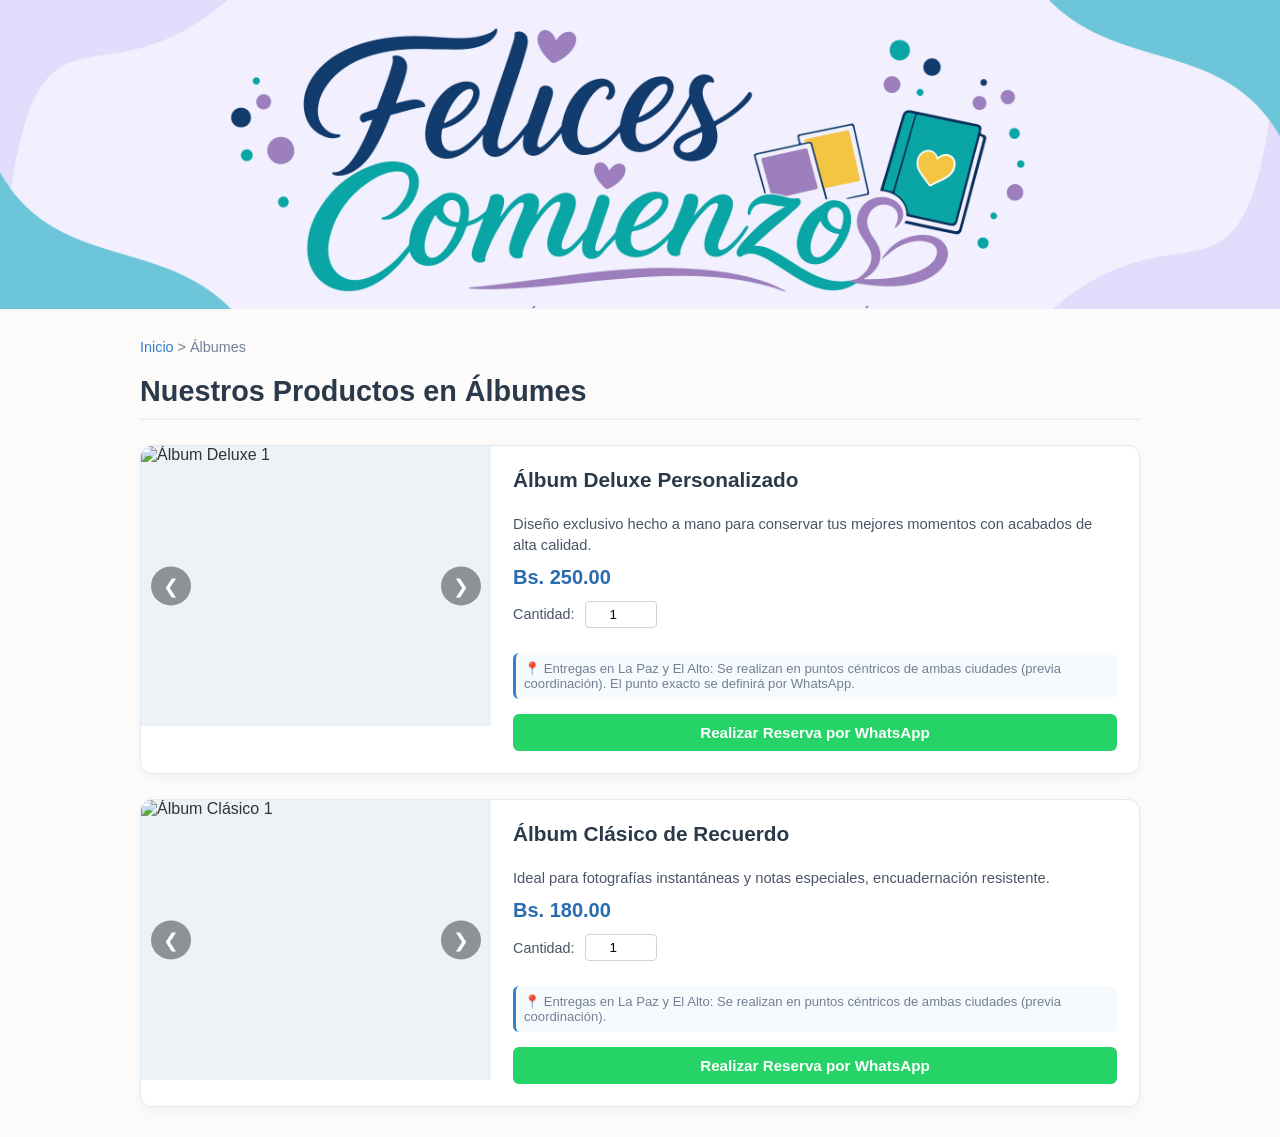
==== Albumes.html @ 346e5e4d "Actualizacion del sitio" ====
<!DOCTYPE html>
<html lang="es">
<head>
    <meta charset="UTF-8">
    <meta name="viewport" content="width=device-width, initial-scale=1.0">
    <title>Álbumes - Felices Comienzos</title>
    <link rel="stylesheet" href="style.css">
</head>
<body>

    <!-- CABECERA -->
    <header class="header-portada">
        <a href="index.html">
            <img src="img/logo-portada.jpg" alt="Felices Comienzos" class="logo-portada">
        </a>
    </header>

    <!-- CONTENIDO DE LA CATEGORÍA -->
    <main class="contenedor-categoria">
        <div class="migas-pan">
            <a href="index.html">Inicio</a> &gt; <span>Álbumes</span>
        </div>

        <h1 class="titulo-categoria">Nuestros Productos en Álbumes</h1>

        <!-- LISTADO DE PRODUCTOS -->
        <div class="lista-productos">

            <!-- PRODUCTO 1 -->
            <div class="tarjeta-producto-completa">
                
                <!-- CARRUSEL DE IMÁGENES (IZQUIERDA) -->
                <div class="carrusel-contenedor" id="carrusel1">
                    <div class="carrusel-slides">
                        <img src="img/album-deluxe-1.jpg" alt="Álbum Deluxe 1" class="slide activa">
                        <img src="img/album-deluxe-2.jpg" alt="Álbum Deluxe 2" class="slide">
                        <img src="img/album-deluxe-3.jpg" alt="Álbum Deluxe 3" class="slide">
                    </div>
                    <!-- Flechas flotantes -->
                    <button class="flecha-carrusel izq" onclick="cambiarSlide('carrusel1', -1)">&#10094;</button>
                    <button class="flecha-carrusel der" onclick="cambiarSlide('carrusel1', 1)">&#10095;</button>
                </div>

                <!-- INFORMACIÓN Y COMPRA (DERECHA) -->
                <div class="info-producto">
                    <h2>Álbum Deluxe Personalizado</h2>
                    <p class="descripcion-prod">Diseño exclusivo hecho a mano para conservar tus mejores momentos con acabados de alta calidad.</p>
                    <div class="precio-prod">Bs. 250.00</div>
                    
                    <div class="selector-cantidad">
                        <label for="cant-1">Cantidad:</label>
                        <input type="number" id="cant-1" value="1" min="1" class="input-cantidad">
                    </div>

                    <p class="aviso-entrega">📍 Entregas en La Paz y El Alto: Se realizan en puntos céntricos de ambas ciudades (previa coordinación). El punto exacto se definirá por WhatsApp.</p>

                    <!-- Botón de Reserva con enlace dinámico a WhatsApp -->
                    <button class="btn-reservar" onclick="reservarPorWhatsApp('Álbum Deluxe Personalizado', 'cant-1', 'Bs. 250.00')">
                        Realizar Reserva por WhatsApp
                    </button>
                </div>
            </div>

            <!-- PRODUCTO 2 (Puedes duplicar este bloque para más productos) -->
            <div class="tarjeta-producto-completa">
                <div class="carrusel-contenedor" id="carrusel2">
                    <div class="carrusel-slides">
                        <img src="img/album-clasico-1.jpg" alt="Álbum Clásico 1" class="slide activa">
                        <img src="img/album-clasico-2.jpg" alt="Álbum Clásico 2" class="slide">
                    </div>
                    <button class="flecha-carrusel izq" onclick="cambiarSlide('carrusel2', -1)">&#10094;</button>
                    <button class="flecha-carrusel der" onclick="cambiarSlide('carrusel2', 1)">&#10095;</button>
                </div>

                <div class="info-producto">
                    <h2>Álbum Clásico de Recuerdo</h2>
                    <p class="descripcion-prod">Ideal para fotografías instantáneas y notas especiales, encuadernación resistente.</p>
                    <div class="precio-prod">Bs. 180.00</div>
                    
                    <div class="selector-cantidad">
                        <label for="cant-2">Cantidad:</label>
                        <input type="number" id="cant-2" value="1" min="1" class="input-cantidad">
                    </div>

                    <p class="aviso-entrega">📍 Entregas en La Paz y El Alto: Se realizan en puntos céntricos de ambas ciudades (previa coordinación).</p>

                    <button class="btn-reservar" onclick="reservarPorWhatsApp('Álbum Clásico de Recuerdo', 'cant-2', 'Bs. 180.00')">
                        Realizar Reserva por WhatsApp
                    </button>
                </div>
            </div>

        </div>
    </main>

    <!-- SCRIPT PARA EL CARRUSEL Y WHATSAPP -->
    <script>
        // Función para cambiar de slide con flechas
        function cambiarSlide(idCarrusel, direccion) {
            const contenedor = document.getElementById(idCarrusel);
            const slides = contenedor.querySelectorAll('.slide');
            let indexActual = Array.from(slides).findIndex(slide => slide.classList.contains('activa'));
            
            slides[indexActual].classList.remove('activa');
            indexActual = (indexActual + direccion + slides.length) % slides.length;
            slides[indexActual].classList.add('activa');
        }

        // Automatizar carruseles cada 4 segundos
        document.addEventListener("DOMContentLoaded", function() {
            const carruseles = document.querySelectorAll('.carrusel-contenedor');
            carruseles.forEach(carrusel => {
                const id = carrusel.id;
                setInterval(() => {
                    cambiarSlide(id, 1);
                }, 4000);
            });
        });

        // Enviar pedido ordenado a WhatsApp
        function reservarPorWhatsApp(nombreProducto, idInputCantidad, precio) {
            let cantidad = document.getElementById(idInputCantidad).value;
            let numeroWsp = "59177219018";
            let mensaje = `Hola! Deseo realizar una reserva:\n\n*Producto:* ${nombreProducto}\n*Cantidad:* ${cantidad}\n*Precio unitario:* ${precio}\n\n¿Me confirman la disponibilidad y el punto de entrega por favor?`;
            let url = `https://wa.me/${numeroWsp}?text=${encodeURIComponent(mensaje)}`;
            window.open(url, '_blank');
        }
    </script>
</body>
</html>
---- style.css ----
/* --- ESTILOS GENERALES --- */
body {
    font-family: 'Segoe UI', Tahoma, Geneva, Verdana, sans-serif;
    background-color: #fcfbf9;
    color: #333;
    margin: 0;
    padding: 0;
}

/* Barra superior y buscador */
.barra-superior {
    background-color: #2b3a4a;
    padding: 12px 20px;
    display: flex;
    justify-content: center;
    align-items: center;
}

.contenedor-buscador {
    display: flex;
    width: 100%;
    max-width: 600px;
}

#buscador {
    flex: 1;
    padding: 10px 15px;
    border: none;
    border-radius: 4px 0 0 4px;
    font-size: 0.95rem;
    outline: none;
}

.btn-buscar {
    background-color: #3182ce;
    color: white;
    border: none;
    padding: 0 15px;
    border-radius: 0 4px 4px 0;
    cursor: pointer;
    font-size: 1rem;
}

.btn-buscar:hover {
    background-color: #2b6cb0;
}

/* Cabecera / Portada corregida para mostrar la imagen completa */
.header-portada {
    width: 100%;
    background-color: #fcfbf9; /* O el color de fondo de tu logo */
    text-align: center;
    overflow: hidden;
}

.logo-portada {
    width: 100%;
    height: auto;
    max-height: 350px;
    object-fit: contain; /* Esto evita que la imagen se recorte y se vea completa */
    display: block;
    margin: 0 auto;
}

/* --- DISEÑO DE DOS COLUMNAS (PÁGINA DE INICIO) --- */
.contenedor-principal-inicio {
    max-width: 1250px;
    margin: 30px auto;
    padding: 0 20px;
    display: flex;
    gap: 30px;
    align-items: flex-start;
}

/* Columna Izquierda: Tarjeta Informativa (Tienda Virtual y Puntos de Entrega) */
.sidebar-info {
    flex: 0 0 310px;
    position: sticky;
    top: 20px;
}

.tarjeta-info-tienda {
    background: #ffffff;
    border: 1px solid #e2e8f0;
    border-radius: 12px;
    padding: 20px;
    box-shadow: 0 4px 15px rgba(0,0,0,0.04);
}

.tarjeta-info-tienda h3 {
    color: #2b3a4a;
    font-size: 1.1rem;
    margin-top: 0;
    margin-bottom: 10px;
}

.tarjeta-info-tienda h4 {
    color: #3182ce;
    font-size: 0.95rem;
    margin: 15px 0 5px 0;
}

.tarjeta-info-tienda p {
    color: #4a5568;
    font-size: 0.88rem;
    line-height: 1.5;
    margin-bottom: 10px;
}

.sub-aviso {
    font-size: 0.82rem !important;
    color: #718096 !important;
    margin-bottom: 8px !important;
}

.divisor-info {
    border: none;
    border-top: 1px solid #edf2f7;
    margin: 15px 0;
}

.zona-entrega {
    margin-bottom: 10px;
}

.ciudad-tag {
    display: inline-block;
    background-color: #ebf8ff;
    color: #2b6cb0;
    font-weight: bold;
    font-size: 0.78rem;
    padding: 2px 8px;
    border-radius: 4px;
    margin-bottom: 4px;
}

.zona-entrega ul {
    margin: 0;
    padding-left: 18px;
    font-size: 0.82rem;
    color: #4a5568;
}

.zona-entrega li {
    margin-bottom: 2px;
}


/* Columna Derecha: Categorías */
.contenido-categorias {
    flex: 1;
}

.bienvenida-texto {
    text-align: center;
    background-color: #fffaf0;
    border: 1px solid #feebc8;
    color: #744210;
    padding: 12px 18px;
    border-radius: 8px;
    font-size: 0.95rem;
    margin-bottom: 25px;
    line-height: 1.4;
}

.titulo-seccion {
    text-align: center;
    color: #2b3a4a;
    font-size: 1.7rem;
    margin-bottom: 20px;
}

/* Cuadrícula de Categorías */
.cuadricula-categorias {
    display: grid;
    grid-template-columns: repeat(auto-fill, minmax(190px, 1fr));
    gap: 20px;
}

.tarjeta-categoria {
    background: white;
    border-radius: 10px;
    overflow: hidden;
    box-shadow: 0 3px 10px rgba(0,0,0,0.05);
    text-decoration: none;
    text-align: center;
    transition: transform 0.2s, box-shadow 0.2s;
    border: 1px solid #edf2f7;
    display: flex;
    flex-direction: column;
}

.tarjeta-categoria:hover {
    transform: translateY(-4px);
    box-shadow: 0 6px 15px rgba(0,0,0,0.1);
}

.tarjeta-categoria img {
    width: 100%;
    height: 140px;
    object-fit: cover;
}

.tarjeta-categoria span {
    padding: 12px 10px;
    color: #2b3a4a;
    font-weight: 600;
    font-size: 0.88rem;
}


/* --- SECCIONES INFERIORES Y FOOTER --- */
.banner-beneficios {
    background-color: #edf2f7;
    display: flex;
    justify-content: space-around;
    padding: 20px;
    margin-top: 40px;
    text-align: center;
    font-weight: 600;
    color: #2d3748;
    font-size: 0.95rem;
    flex-wrap: wrap;
    gap: 15px;
}

footer {
    text-align: center;
    padding: 20px;
    background-color: #2b3a4a;
    color: #cbd5e0;
    font-size: 0.9rem;
}


/* --- BOTÓN FLOTANTE DE WHATSAPP --- */
.whatsapp-flotante {
    position: fixed;
    width: 60px;
    height: 60px;
    bottom: 25px;
    right: 25px;
    background-color: #25d366;
    color: #FFF;
    border-radius: 50px;
    text-align: center;
    font-size: 30px;
    box-shadow: 0 4px 12px rgba(0, 0, 0, 0.25);
    z-index: 100;
    display: flex;
    justify-content: center;
    align-items: center;
    transition: transform 0.3s ease, background-color 0.3s ease;
}

.whatsapp-flotante:hover {
    transform: scale(1.1);
    background-color: #20ba5a;
}

.icono-wsp {
    width: 35px;
    height: 35px;
    fill: white;
}


/* --- RESPONSIVE PARA DISPOSITIVOS MÓVILES --- */
@media (max-width: 900px) {
    .contenedor-principal-inicio {
        flex-direction: column;
    }
    
    .sidebar-info {
        flex: none;
        width: 100%;
        position: static;
        margin-bottom: 20px;
    }
    
    .banner-beneficios {
        flex-direction: column;
        gap: 10px;
    }
}
/* Corrección para las imágenes de productos en las páginas de categorías */
.producto img, 
.tarjeta-producto img, 
.contenedor-productos img,
main img {
    max-width: 100%;
    height: auto;
    object-fit: contain;
}
.imagen-producto {
    max-width: 350px; /* O el ancho máximo que prefieras para tus fotos */
    height: auto;
    display: block;
    margin: 0 auto;
}
/* --- ESTILOS PARA LAS PÁGINAS DE CATEGORÍA Y PRODUCTOS --- */
.contenedor-categoria {
    max-width: 1000px;
    margin: 30px auto;
    padding: 0 20px;
}

.migas-pan {
    font-size: 0.9rem;
    color: #718096;
    margin-bottom: 20px;
}

.migas-pan a {
    color: #3182ce;
    text-decoration: none;
}

.titulo-categoria {
    color: #2b3a4a;
    font-size: 1.8rem;
    margin-bottom: 25px;
    border-bottom: 2px solid #edf2f7;
    padding-bottom: 10px;
}

.lista-productos {
    display: flex;
    flex-direction: column;
    gap: 25px;
}

/* Tarjeta individual de producto (Horizontal: Izquierda Carrusel / Derecha Info) */
.tarjeta-producto-completa {
    display: flex;
    background: white;
    border: 1px solid #e2e8f0;
    border-radius: 12px;
    overflow: hidden;
    box-shadow: 0 4px 12px rgba(0,0,0,0.04);
}

/* --- CARRUSEL DE IMÁGENES --- */
.carrusel-contenedor {
    position: relative;
    width: 350px;
    min-width: 350px;
    height: 280px;
    background: #edf2f7;
    overflow: hidden;
}

.carrusel-slides {
    width: 100%;
    height: 100%;
    position: relative;
}

.carrusel-slides .slide {
    position: absolute;
    top: 0;
    left: 0;
    width: 100%;
    height: 100%;
    object-fit: cover;
    opacity: 0;
    transition: opacity 0.6s ease-in-out;
}

.carrusel-slides .slide.activa {
    opacity: 1;
}

/* Flechas flotantes del carrusel */
.flecha-carrusel {
    position: absolute;
    top: 50%;
    transform: translateY(-50%);
    background-color: rgba(0, 0, 0, 0.4);
    color: white;
    border: none;
    font-size: 1.2rem;
    padding: 8px 12px;
    cursor: pointer;
    border-radius: 50%;
    z-index: 10;
    transition: background-color 0.2s;
}

.flecha-carrusel:hover {
    background-color: rgba(0, 0, 0, 0.7);
}

.flecha-carrusel.izq {
    left: 10px;
}

.flecha-carrusel.der {
    right: 10px;
}

/* --- INFORMACIÓN DEL PRODUCTO (DERECHA) --- */
.info-producto {
    padding: 22px;
    display: flex;
    flex-direction: column;
    justify-content: space-between;
    flex: 1;
}

.info-producto h2 {
    color: #2b3a4a;
    font-size: 1.3rem;
    margin: 0 0 8px 0;
}

.descripcion-prod {
    color: #4a5568;
    font-size: 0.92rem;
    line-height: 1.4;
    margin-bottom: 10px;
}

.precio-prod {
    font-size: 1.25rem;
    font-weight: bold;
    color: #2b6cb0;
    margin-bottom: 12px;
}

.selector-cantidad {
    display: flex;
    align-items: center;
    gap: 10px;
    margin-bottom: 12px;
    font-size: 0.9rem;
    color: #4a5568;
}

.input-cantidad {
    width: 60px;
    padding: 5px;
    border: 1px solid #cbd5e0;
    border-radius: 4px;
    text-align: center;
}

.aviso-entrega {
    font-size: 0.82rem;
    color: #718096;
    margin-bottom: 15px;
    background: #f7fafc;
    padding: 8px;
    border-radius: 6px;
    border-left: 3px solid #3182ce;
}

.btn-reservar {
    background-color: #25d366;
    color: white;
    border: none;
    padding: 10px 18px;
    font-size: 0.95rem;
    font-weight: 600;
    border-radius: 6px;
    cursor: pointer;
    transition: background-color 0.2s;
    text-align: center;
}

.btn-reservar:hover {
    background-color: #20ba5a;
}

/* --- RESPONSIVE PARA CELULARES --- */
@media (max-width: 768px) {
    .tarjeta-producto-completa {
        flex-direction: column;
    }
    .carrusel-contenedor {
        width: 100%;
        min-width: 100%;
        height: 250px;
    }
}
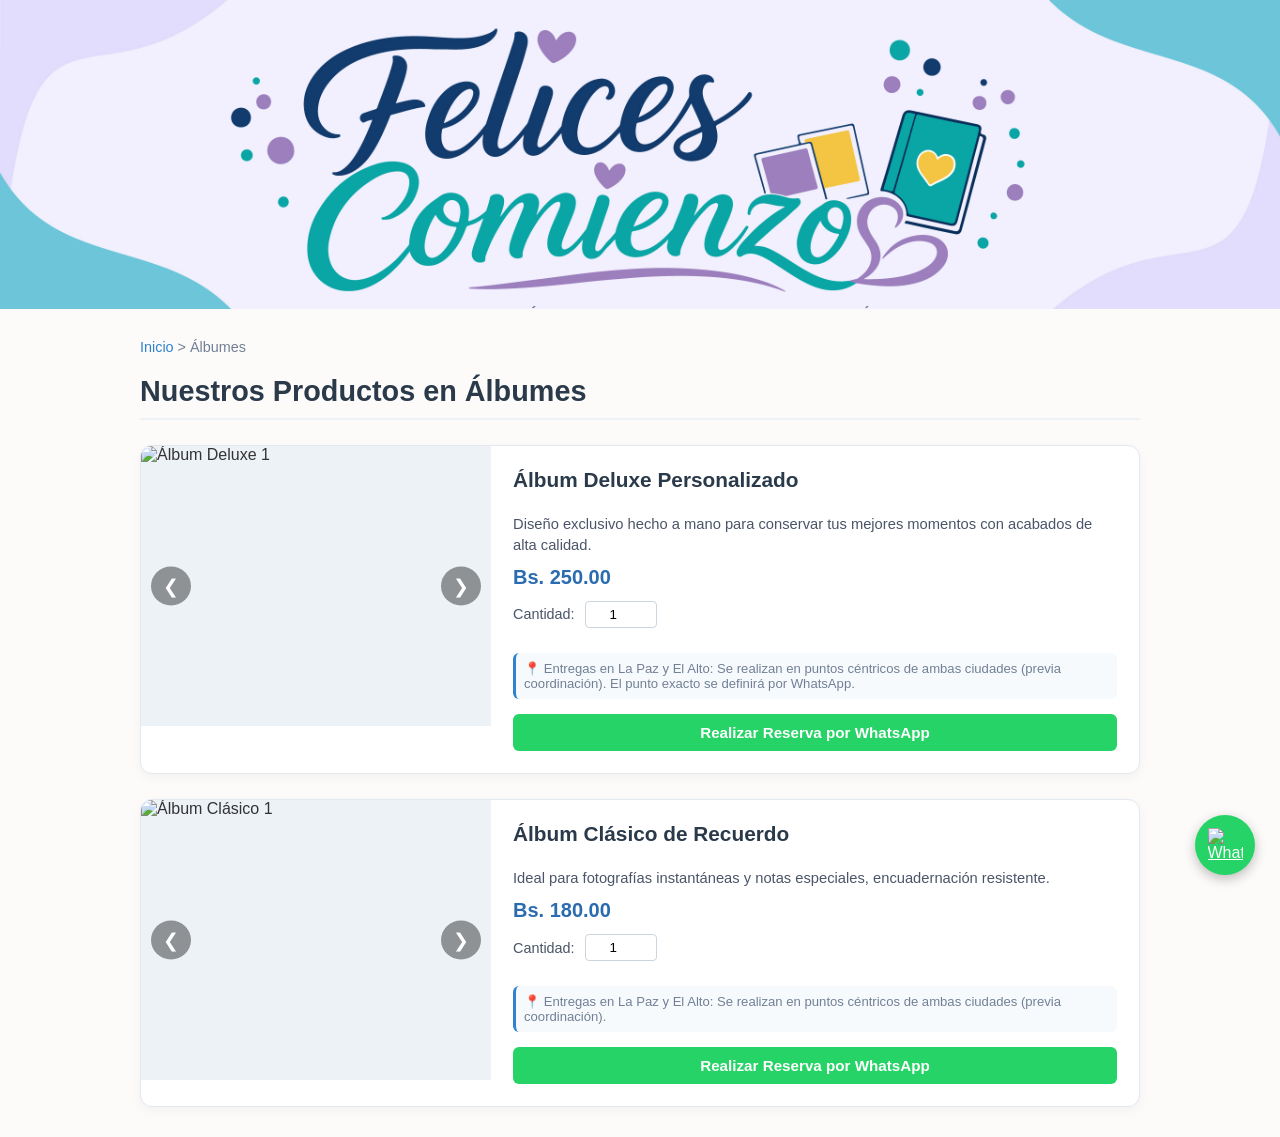
==== commit 8555c6e2: "Actualizacion del sitio" ====
--- a/Albumes.html
+++ b/Albumes.html
@@ -28,20 +28,16 @@
 
             <!-- PRODUCTO 1 -->
             <div class="tarjeta-producto-completa">
-                
-                <!-- CARRUSEL DE IMÁGENES (IZQUIERDA) -->
                 <div class="carrusel-contenedor" id="carrusel1">
                     <div class="carrusel-slides">
                         <img src="img/album-deluxe-1.jpg" alt="Álbum Deluxe 1" class="slide activa">
                         <img src="img/album-deluxe-2.jpg" alt="Álbum Deluxe 2" class="slide">
                         <img src="img/album-deluxe-3.jpg" alt="Álbum Deluxe 3" class="slide">
                     </div>
-                    <!-- Flechas flotantes -->
                     <button class="flecha-carrusel izq" onclick="cambiarSlide('carrusel1', -1)">&#10094;</button>
                     <button class="flecha-carrusel der" onclick="cambiarSlide('carrusel1', 1)">&#10095;</button>
                 </div>
 
-                <!-- INFORMACIÓN Y COMPRA (DERECHA) -->
                 <div class="info-producto">
                     <h2>Álbum Deluxe Personalizado</h2>
                     <p class="descripcion-prod">Diseño exclusivo hecho a mano para conservar tus mejores momentos con acabados de alta calidad.</p>
@@ -54,14 +50,13 @@
 
                     <p class="aviso-entrega">📍 Entregas en La Paz y El Alto: Se realizan en puntos céntricos de ambas ciudades (previa coordinación). El punto exacto se definirá por WhatsApp.</p>
 
-                    <!-- Botón de Reserva con enlace dinámico a WhatsApp -->
-                    <button class="btn-reservar" onclick="reservarPorWhatsApp('Álbum Deluxe Personalizado', 'cant-1', 'Bs. 250.00')">
+                    <button class="btn-reservar" onclick="abrirModal('Álbum Deluxe Personalizado', 'cant-1', 250.00)">
                         Realizar Reserva por WhatsApp
                     </button>
                 </div>
             </div>
 
-            <!-- PRODUCTO 2 (Puedes duplicar este bloque para más productos) -->
+            <!-- PRODUCTO 2 -->
             <div class="tarjeta-producto-completa">
                 <div class="carrusel-contenedor" id="carrusel2">
                     <div class="carrusel-slides">
@@ -84,7 +79,7 @@
 
                     <p class="aviso-entrega">📍 Entregas en La Paz y El Alto: Se realizan en puntos céntricos de ambas ciudades (previa coordinación).</p>
 
-                    <button class="btn-reservar" onclick="reservarPorWhatsApp('Álbum Clásico de Recuerdo', 'cant-2', 'Bs. 180.00')">
+                    <button class="btn-reservar" onclick="abrirModal('Álbum Clásico de Recuerdo', 'cant-2', 180.00)">
                         Realizar Reserva por WhatsApp
                     </button>
                 </div>
@@ -93,9 +88,34 @@
         </div>
     </main>
 
-    <!-- SCRIPT PARA EL CARRUSEL Y WHATSAPP -->
+    <!-- VENTANA FLOTANTE (FORMULARIO MODAL DE RESERVA) -->
+    <div id="modalReserva" class="modal-overlay" style="display: none;">
+        <div class="modal-contenido">
+            <span class="btn-cerrar" onclick="cerrarModal()">&times;</span>
+            <h3>Finalizar tu Reserva</h3>
+            
+            <div class="avisos-reserva">
+                <p>✨ <strong>Información importante:</strong> Tu pedido quedará confirmado al realizar un anticipo del <strong>50%</strong>. Al enviar tus datos, te compartiremos el código QR correspondiente de forma directa por WhatsApp.</p>
+            </div>
+
+            <div class="form-pedido">
+                <input type="text" id="nombreCliente" placeholder="Tu Nombre Completo" class="input-dato">
+                <input type="text" id="ciudadCliente" placeholder="Ciudad (Ej. La Paz, El Alto, etc.)" class="input-dato">
+                
+                <button onclick="enviarWhatsApp()" class="btn-whatsapp-enviar">
+                    Continuar y Enviar por WhatsApp
+                </button>
+            </div>
+        </div>
+    </div>
+
+    <!-- SCRIPT DE FUNCIONALIDAD -->
     <script>
-        // Función para cambiar de slide con flechas
+        let productoActual = "";
+        let precioUnitarioNum = 0;
+        let inputCantidadIdActual = "";
+
+        // Cambiar de slide con flechas
         function cambiarSlide(idCarrusel, direccion) {
             const contenedor = document.getElementById(idCarrusel);
             const slides = contenedor.querySelectorAll('.slide');
@@ -117,14 +137,49 @@
             });
         });
 
-        // Enviar pedido ordenado a WhatsApp
-        function reservarPorWhatsApp(nombreProducto, idInputCantidad, precio) {
-            let cantidad = document.getElementById(idInputCantidad).value;
+        // Abrir Modal de Datos (recibe el precio como número para calcular totales)
+        function abrirModal(nombreProducto, idInputCantidad, precioNum) {
+            productoActual = nombreProducto;
+            precioUnitarioNum = precioNum;
+            inputCantidadIdActual = idInputCantidad;
+            document.getElementById('modalReserva').style.display = 'flex';
+        }
+
+        // Cerrar Modal
+        function cerrarModal() {
+            document.getElementById('modalReserva').style.display = 'none';
+        }
+
+        // Enviar pedido optimizado por WhatsApp con cálculo de precio total
+        function enviarWhatsApp() {
+            let nombre = document.getElementById('nombreCliente').value.trim();
+            let ciudad = document.getElementById('ciudadCliente').value.trim();
+            let cantidad = parseInt(document.getElementById(inputCantidadIdActual).value) || 1;
+
+            if (nombre === "" || ciudad === "") {
+                alert("Por favor, completa tu nombre y ciudad para continuar.");
+                return;
+            }
+
+            let precioTotal = (precioUnitarioNum * cantidad).toFixed(2);
             let numeroWsp = "59177219018";
-            let mensaje = `Hola! Deseo realizar una reserva:\n\n*Producto:* ${nombreProducto}\n*Cantidad:* ${cantidad}\n*Precio unitario:* ${precio}\n\n¿Me confirman la disponibilidad y el punto de entrega por favor?`;
-            let url = `https://wa.me/${numeroWsp}?text=${encodeURIComponent(mensaje)}`;
+            let mensaje = `¡Hola! Deseo realizar la reserva de un producto:%0A%0A` +
+                          `🛍️ *Producto:* ${productoActual}%0A` +
+                          `🔢 *Cantidad:* ${cantidad}%0A` +
+                          `💰 *Precio Unitario:* Bs. ${precioUnitarioNum.toFixed(2)}%0A` +
+                          `💵 *Precio Total:* *Bs. ${precioTotal}*%0A%0A` +
+                          `👤 *Cliente:* ${nombre}%0A` +
+                          `🏙️ *Ciudad:* ${ciudad}%0A%0A` +
+                          `Quedo atento/a al código QR para el pago del anticipo a fin de coordinar los detalles de mi pedido y coordinar la entrega.`;
+
+            let url = `https://wa.me/${numeroWsp}?text=${mensaje}`;
             window.open(url, '_blank');
+            cerrarModal();
         }
     </script>
+<!-- BOTÓN FLOTANTE DE WHATSAPP -->
+<a href="https://wa.me/59177219018?text=Hola!%20Deseo%20más%20información%20sobre%20sus%20productos." class="btn-whatsapp-flotante" target="_blank" title="Contáctanos por WhatsApp">
+    <img src="img/icono-whatsapp.png" alt="WhatsApp">
+</a>
 </body>
 </html>
--- a/style.css
+++ b/style.css
@@ -482,4 +482,125 @@
         min-width: 100%;
         height: 250px;
     }
+}
+/* --- ESTILOS PARA EL MODAL DE RESERVA --- */
+.modal-overlay {
+    position: fixed;
+    top: 0;
+    left: 0;
+    width: 100%;
+    height: 100%;
+    background-color: rgba(0, 0, 0, 0.6);
+    display: flex;
+    justify-content: center;
+    align-items: center;
+    z-index: 1000;
+}
+
+.modal-contenido {
+    background: white;
+    padding: 25px;
+    border-radius: 12px;
+    width: 90%;
+    max-width: 400px;
+    position: relative;
+    box-shadow: 0 5px 20px rgba(0,0,0,0.2);
+}
+
+.btn-cerrar {
+    position: absolute;
+    top: 12px;
+    right: 15px;
+    font-size: 1.5rem;
+    cursor: pointer;
+    color: #a0aec0;
+}
+
+.btn-cerrar:hover {
+    color: #2d3748;
+}
+
+.modal-contenido h3 {
+    margin-top: 0;
+    color: #2b3a4a;
+    font-size: 1.2rem;
+    margin-bottom: 12px;
+}
+
+.avisos-reserva {
+    background: #fffaf0;
+    border-left: 3px solid #dd6b20;
+    padding: 8px;
+    font-size: 0.82rem;
+    color: #744210;
+    margin-bottom: 15px;
+    border-radius: 4px;
+}
+
+.form-pedido {
+    display: flex;
+    flex-direction: column;
+    gap: 12px;
+}
+
+.input-dato {
+    padding: 10px;
+    border: 1px solid #cbd5e0;
+    border-radius: 6px;
+    font-size: 0.9rem;
+    font-family: inherit;
+    outline: none;
+}
+
+.input-dato:focus {
+    border-color: #3182ce;
+}
+
+.input-textarea {
+    resize: vertical;
+}
+
+.btn-whatsapp-enviar {
+    background-color: #25d366;
+    color: white;
+    border: none;
+    padding: 12px;
+    font-size: 0.95rem;
+    font-weight: 600;
+    border-radius: 6px;
+    cursor: pointer;
+    transition: background-color 0.2s;
+    text-align: center;
+}
+
+.btn-whatsapp-enviar:hover {
+    background-color: #20ba5a;
+}
+/* --- BOTÓN FLOTANTE DE WHATSAPP --- */
+.btn-whatsapp-flotante {
+    position: fixed;
+    bottom: 25px;
+    right: 25px;
+    background-color: #25d366;
+    color: white;
+    width: 60px;
+    height: 60px;
+    border-radius: 50%;
+    display: flex;
+    justify-content: center;
+    align-items: center;
+    box-shadow: 0 4px 12px rgba(0, 0, 0, 0.25);
+    z-index: 999;
+    transition: transform 0.3s ease, background-color 0.3s ease;
+}
+
+.btn-whatsapp-flotante img {
+    width: 35px;
+    height: 35px;
+    object-fit: contain;
+}
+
+.btn-whatsapp-flotante:hover {
+    transform: scale(1.1);
+    background-color: #20ba5a;
 }
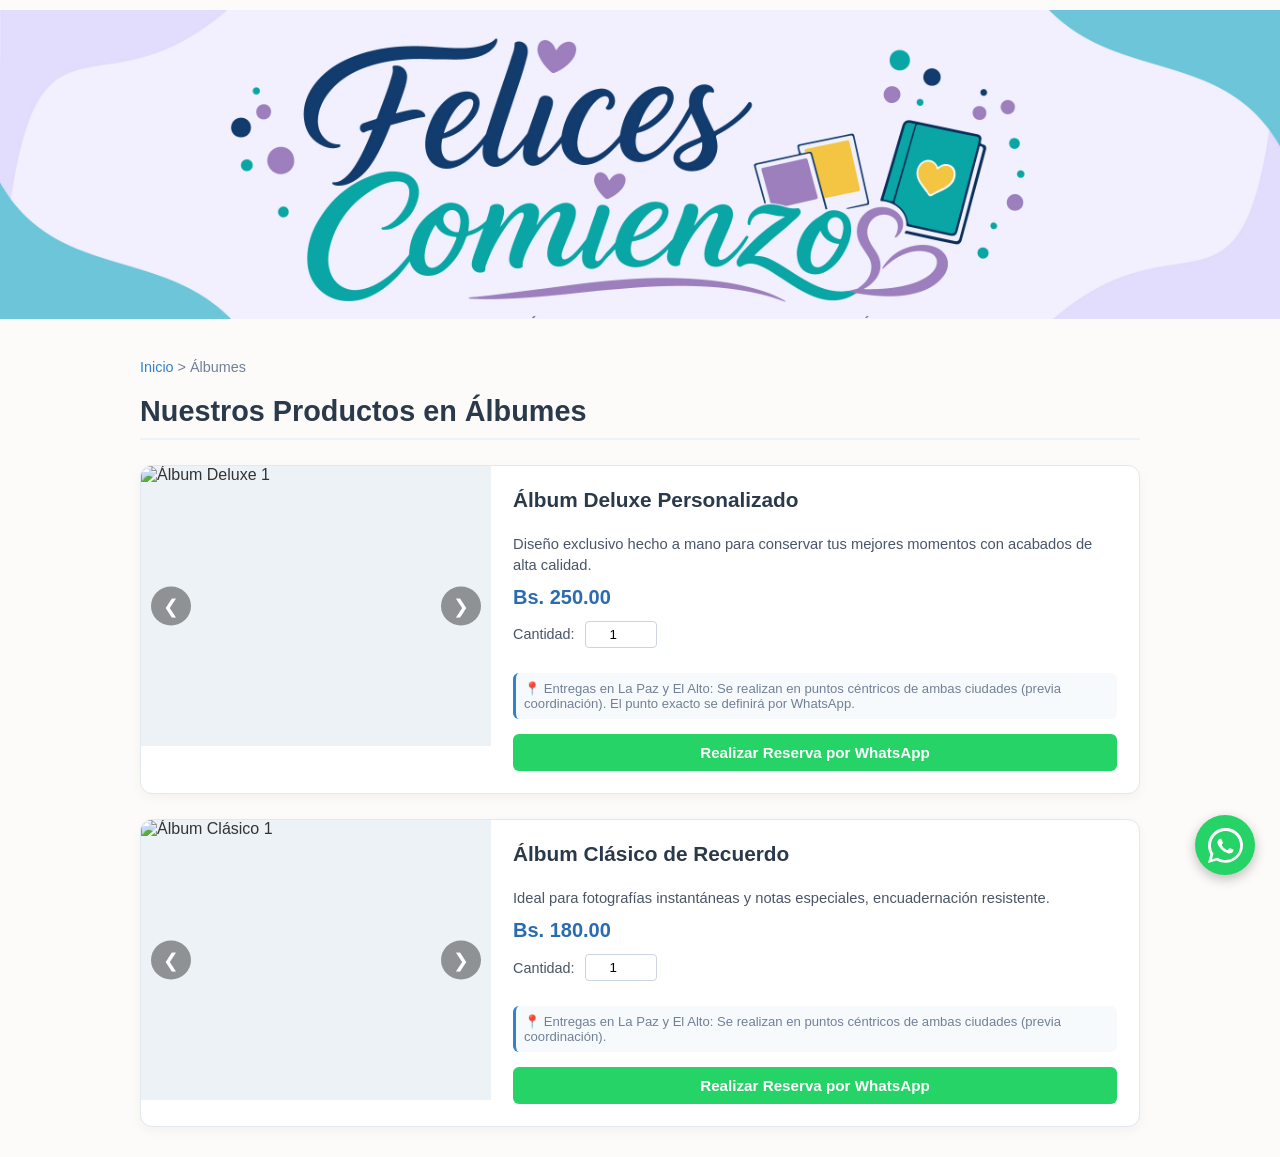
==== commit 3844b323: "Actualizacion del sitio" ====
--- a/Albumes.html
+++ b/Albumes.html
@@ -178,8 +178,9 @@
         }
     </script>
 <!-- BOTÓN FLOTANTE DE WHATSAPP -->
-<a href="https://wa.me/59177219018?text=Hola!%20Deseo%20más%20información%20sobre%20sus%20productos." class="btn-whatsapp-flotante" target="_blank" title="Contáctanos por WhatsApp">
-    <img src="img/icono-whatsapp.png" alt="WhatsApp">
-</a>
-</body>
+    <a href="https://wa.me/59177219018?text=Hola!%20Deseo%20más%20información%20sobre%20los%20productos%20de%20Felices%20Comienzos." class="whatsapp-flotante" target="_blank" title="Escríbenos por WhatsApp">
+        <svg xmlns="http://www.w3.org/2000/svg" viewBox="0 0 32 32" class="icono-wsp">
+            <path d="M16 0c-8.837 0-16 7.163-16 16 0 2.825 0.737 5.6 2.137 8.038l-2.137 7.962 7.938-2.175c2.375 1.288 5.112 2.012 8.062 2.012 8.837 0 16-7.163 16-16s-7.163-16-16-16zM16 29.338c-2.438 0-4.775-0.65-6.812-1.875l-0.488-0.3-5.062 1.388 1.388-4.938-0.313-0.5c-1.312-2.113-2-4.575-2-7.113 0-7.362 5.975-13.338 13.338-13.338s13.338 5.975 13.338 13.338-5.975 13.338-13.338 13.338zM22.75 19.588c-0.362-0.188-2.138-1.050-2.475-1.175s-0.588-0.188-0.838 0.188c-0.25 0.362-0.963 1.175-1.188 1.413s-0.438 0.263-0.8 0.075c-0.362-0.188-1.525-0.562-2.9-1.788-1.075-0.95-1.8-2.125-2.012-2.488s-0.025-0.55 0.162-0.738c0.162-0.162 0.362-0.425 0.55-0.638s0.25-0.362 0.375-0.6c0.125-0.25 0.063-0.463-0.038-0.65s-0.838-2.025-1.15-2.775c-0.3-0.738-0.612-0.638-0.838-0.65s-0.463-0.013-0.7-0.013c-0.237 0-0.625 0.088-0.95 0.438s-1.25 1.225-1.25 2.988 1.275 3.462 1.45 3.7 2.5 3.825 6.05 5.362c0.85 0.375 1.513 0.6 2.038 0.762 0.862 0.275 1.65 0.237 2.275 0.138 0.688-0.1 2.138-0.875 2.438-1.725s0.3-1.575 0.213-1.725c-0.088-0.15-0.325-0.238-0.688-0.425z" fill="#FFF"/>
+        </svg>
+    </a></body>
 </html>
--- a/style.css
+++ b/style.css
@@ -45,22 +45,24 @@
     background-color: #2b6cb0;
 }
 
-/* Cabecera / Portada corregida para mostrar la imagen completa */
+/* Cabecera / Portada (Corregida para mostrar el logo completo) */
 .header-portada {
     width: 100%;
-    background-color: #fcfbf9; /* O el color de fondo de tu logo */
+    background-color: #fcfbf9; /* Fondo neutro para el logo */
     text-align: center;
     overflow: hidden;
+    padding: 10px 0; /* Pequeño espacio alrededor */
 }
 
 .logo-portada {
     width: 100%;
     height: auto;
-    max-height: 350px;
-    object-fit: contain; /* Esto evita que la imagen se recorte y se vea completa */
+    max-height: 350px; /* Altura máxima del logo */
+    object-fit: contain; /* Muestra la imagen completa sin recortar */
     display: block;
     margin: 0 auto;
 }
+
 
 /* --- DISEÑO DE DOS COLUMNAS (PÁGINA DE INICIO) --- */
 .contenedor-principal-inicio {
@@ -72,7 +74,7 @@
     align-items: flex-start;
 }
 
-/* Columna Izquierda: Tarjeta Informativa (Tienda Virtual y Puntos de Entrega) */
+/* Columna Izquierda: Tarjeta Informativa (Tienda Virtual, Entregas, Envíos) */
 .sidebar-info {
     flex: 0 0 310px;
     position: sticky;
@@ -146,7 +148,7 @@
 }
 
 
-/* Columna Derecha: Categorías */
+/* Columna Derecha: Categorías (Página de Inicio) */
 .contenido-categorias {
     flex: 1;
 }
@@ -170,7 +172,7 @@
     margin-bottom: 20px;
 }
 
-/* Cuadrícula de Categorías */
+/* Cuadrícula de Categorías (Inicio) */
 .cuadricula-categorias {
     display: grid;
     grid-template-columns: repeat(auto-fill, minmax(190px, 1fr));
@@ -209,96 +211,7 @@
 }
 
 
-/* --- SECCIONES INFERIORES Y FOOTER --- */
-.banner-beneficios {
-    background-color: #edf2f7;
-    display: flex;
-    justify-content: space-around;
-    padding: 20px;
-    margin-top: 40px;
-    text-align: center;
-    font-weight: 600;
-    color: #2d3748;
-    font-size: 0.95rem;
-    flex-wrap: wrap;
-    gap: 15px;
-}
-
-footer {
-    text-align: center;
-    padding: 20px;
-    background-color: #2b3a4a;
-    color: #cbd5e0;
-    font-size: 0.9rem;
-}
-
-
-/* --- BOTÓN FLOTANTE DE WHATSAPP --- */
-.whatsapp-flotante {
-    position: fixed;
-    width: 60px;
-    height: 60px;
-    bottom: 25px;
-    right: 25px;
-    background-color: #25d366;
-    color: #FFF;
-    border-radius: 50px;
-    text-align: center;
-    font-size: 30px;
-    box-shadow: 0 4px 12px rgba(0, 0, 0, 0.25);
-    z-index: 100;
-    display: flex;
-    justify-content: center;
-    align-items: center;
-    transition: transform 0.3s ease, background-color 0.3s ease;
-}
-
-.whatsapp-flotante:hover {
-    transform: scale(1.1);
-    background-color: #20ba5a;
-}
-
-.icono-wsp {
-    width: 35px;
-    height: 35px;
-    fill: white;
-}
-
-
-/* --- RESPONSIVE PARA DISPOSITIVOS MÓVILES --- */
-@media (max-width: 900px) {
-    .contenedor-principal-inicio {
-        flex-direction: column;
-    }
-    
-    .sidebar-info {
-        flex: none;
-        width: 100%;
-        position: static;
-        margin-bottom: 20px;
-    }
-    
-    .banner-beneficios {
-        flex-direction: column;
-        gap: 10px;
-    }
-}
-/* Corrección para las imágenes de productos en las páginas de categorías */
-.producto img, 
-.tarjeta-producto img, 
-.contenedor-productos img,
-main img {
-    max-width: 100%;
-    height: auto;
-    object-fit: contain;
-}
-.imagen-producto {
-    max-width: 350px; /* O el ancho máximo que prefieras para tus fotos */
-    height: auto;
-    display: block;
-    margin: 0 auto;
-}
-/* --- ESTILOS PARA LAS PÁGINAS DE CATEGORÍA Y PRODUCTOS --- */
+/* --- ESTILOS PARA PÁGINAS DE CATEGORÍA Y PRODUCTOS --- */
 .contenedor-categoria {
     max-width: 1000px;
     margin: 30px auto;
@@ -330,7 +243,7 @@
     gap: 25px;
 }
 
-/* Tarjeta individual de producto (Horizontal: Izquierda Carrusel / Derecha Info) */
+/* Tarjeta individual de producto (Horizontal) */
 .tarjeta-producto-completa {
     display: flex;
     background: white;
@@ -340,7 +253,7 @@
     box-shadow: 0 4px 12px rgba(0,0,0,0.04);
 }
 
-/* --- CARRUSEL DE IMÁGENES --- */
+/* Carrusel de Imágenes (Izquierda) */
 .carrusel-contenedor {
     position: relative;
     width: 350px;
@@ -399,7 +312,7 @@
     right: 10px;
 }
 
-/* --- INFORMACIÓN DEL PRODUCTO (DERECHA) --- */
+/* Información del Producto (Derecha) */
 .info-producto {
     padding: 22px;
     display: flex;
@@ -472,18 +385,62 @@
     background-color: #20ba5a;
 }
 
-/* --- RESPONSIVE PARA CELULARES --- */
-@media (max-width: 768px) {
-    .tarjeta-producto-completa {
-        flex-direction: column;
-    }
-    .carrusel-contenedor {
-        width: 100%;
-        min-width: 100%;
-        height: 250px;
-    }
-}
-/* --- ESTILOS PARA EL MODAL DE RESERVA --- */
+
+/* --- SECCIONES INFERIORES Y FOOTER --- */
+.banner-beneficios {
+    background-color: #edf2f7;
+    display: flex;
+    justify-content: space-around;
+    padding: 20px;
+    margin-top: 40px;
+    text-align: center;
+    font-weight: 600;
+    color: #2d3748;
+    font-size: 0.95rem;
+    flex-wrap: wrap;
+    gap: 15px;
+}
+
+footer {
+    text-align: center;
+    padding: 20px;
+    background-color: #2b3a4a;
+    color: #cbd5e0;
+    font-size: 0.9rem;
+}
+
+
+/* Botón flotante de WhatsApp */
+.whatsapp-flotante {
+    position: fixed;
+    width: 60px;
+    height: 60px;
+    bottom: 25px;
+    right: 25px;
+    background-color: #25d366;
+    color: #FFF;
+    border-radius: 50px;
+    text-align: center;
+    font-size: 30px;
+    box-shadow: 0 4px 12px rgba(0, 0, 0, 0.25);
+    z-index: 100;
+    display: flex;
+    justify-content: center;
+    align-items: center;
+    transition: transform 0.3s ease, background-color 0.3s ease;
+}
+
+.whatsapp-flotante:hover {
+    transform: scale(1.1);
+    background-color: #20ba5a;
+}
+
+.icono-wsp {
+    width: 35px;
+    height: 35px;
+    fill: white;
+}
+/* --- VENTANA MODAL DE RESERVA --- */
 .modal-overlay {
     position: fixed;
     top: 0;
@@ -494,7 +451,7 @@
     display: flex;
     justify-content: center;
     align-items: center;
-    z-index: 1000;
+    z-index: 10000;
 }
 
 .modal-contenido {
@@ -544,63 +501,4 @@
 }
 
 .input-dato {
-    padding: 10px;
-    border: 1px solid #cbd5e0;
-    border-radius: 6px;
-    font-size: 0.9rem;
-    font-family: inherit;
-    outline: none;
-}
-
-.input-dato:focus {
-    border-color: #3182ce;
-}
-
-.input-textarea {
-    resize: vertical;
-}
-
-.btn-whatsapp-enviar {
-    background-color: #25d366;
-    color: white;
-    border: none;
-    padding: 12px;
-    font-size: 0.95rem;
-    font-weight: 600;
-    border-radius: 6px;
-    cursor: pointer;
-    transition: background-color 0.2s;
-    text-align: center;
-}
-
-.btn-whatsapp-enviar:hover {
-    background-color: #20ba5a;
-}
-/* --- BOTÓN FLOTANTE DE WHATSAPP --- */
-.btn-whatsapp-flotante {
-    position: fixed;
-    bottom: 25px;
-    right: 25px;
-    background-color: #25d366;
-    color: white;
-    width: 60px;
-    height: 60px;
-    border-radius: 50%;
-    display: flex;
-    justify-content: center;
-    align-items: center;
-    box-shadow: 0 4px 12px rgba(0, 0, 0, 0.25);
-    z-index: 999;
-    transition: transform 0.3s ease, background-color 0.3s ease;
-}
-
-.btn-whatsapp-flotante img {
-    width: 35px;
-    height: 35px;
-    object-fit: contain;
-}
-
-.btn-whatsapp-flotante:hover {
-    transform: scale(1.1);
-    background-color: #20ba5a;
-}+    padding:
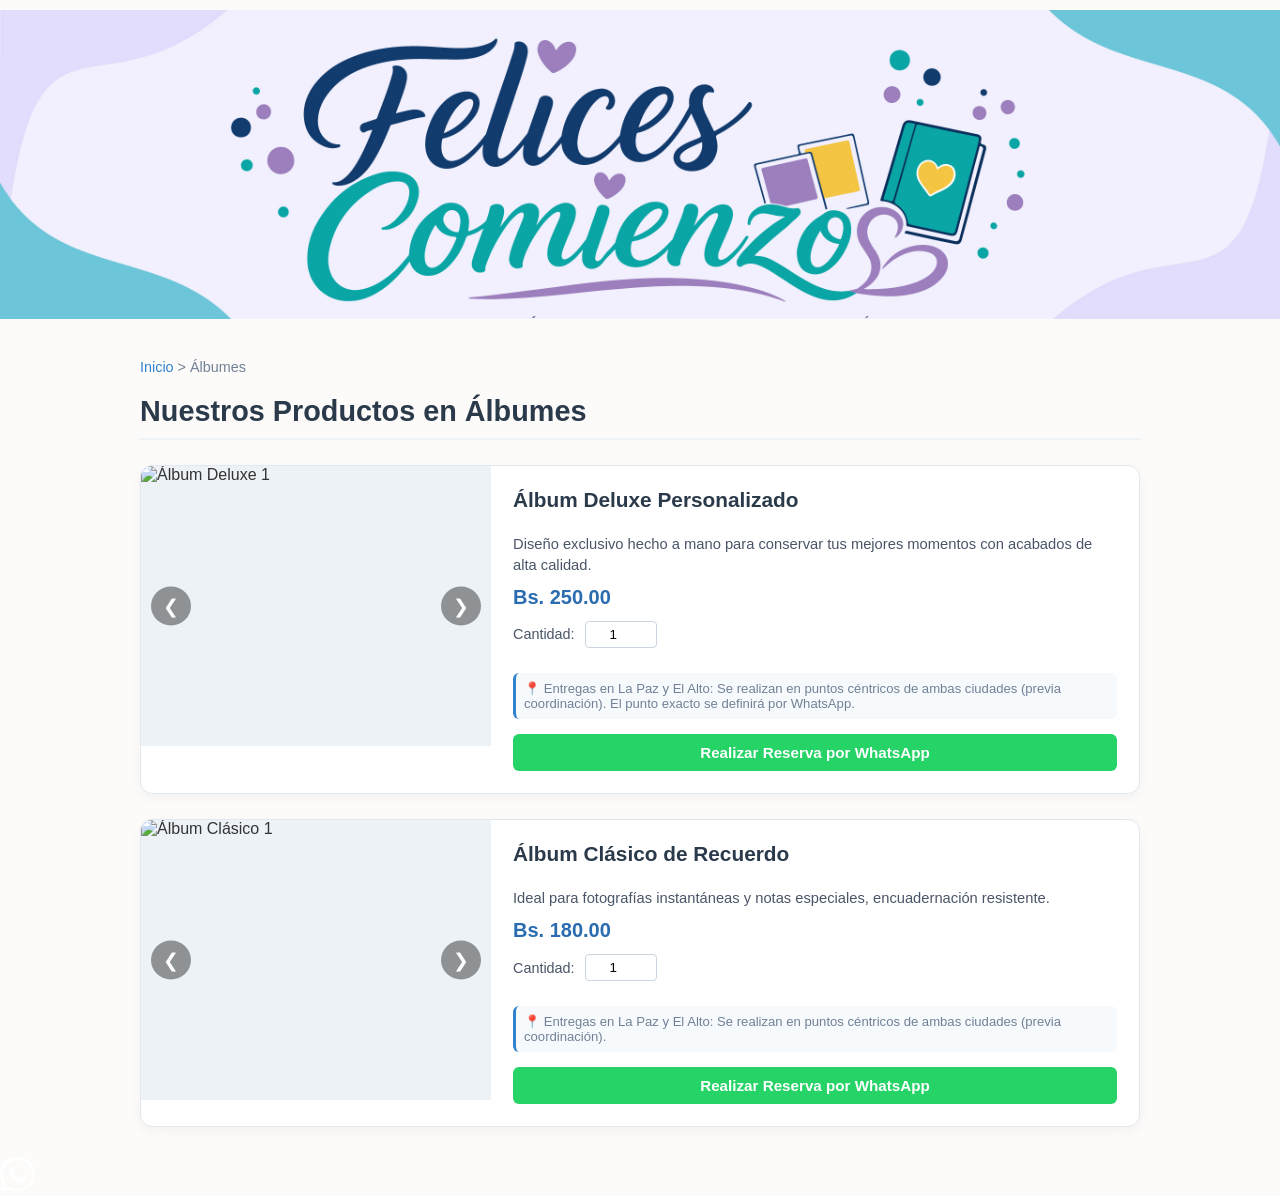
==== commit 9bce1e8b: "Actualizacion del sitio" ====
--- a/Albumes.html
+++ b/Albumes.html
@@ -17,8 +17,13 @@
 
     <!-- CONTENIDO DE LA CATEGORÍA -->
     <main class="contenedor-categoria">
-        <div class="migas-pan">
-            <a href="index.html">Inicio</a> &gt; <span>Álbumes</span>
+        <!-- BARRA DE NAVEGACIÓN DESTACADA (MIGAS DE PAN) -->
+        <div class="contenedor-navegacion">
+            <div class="migas-pan">
+                <a href="index.html">Inicio</a>
+                <span class="separador">&gt;</span>
+                <span class="pagina-actual">Álbumes</span>
+            </div>
         </div>
 
         <h1 class="titulo-categoria">Nuestros Productos en Álbumes</h1>
@@ -177,10 +182,13 @@
             cerrarModal();
         }
     </script>
-<!-- BOTÓN FLOTANTE DE WHATSAPP -->
-    <a href="https://wa.me/59177219018?text=Hola!%20Deseo%20más%20información%20sobre%20los%20productos%20de%20Felices%20Comienzos." class="whatsapp-flotante" target="_blank" title="Escríbenos por WhatsApp">
+
+    <!-- BOTÓN FLOTANTE DE WHATSAPP -->
+    <a href="https://wa.me/59177219018?text=Hola!%20Deseo%20más%20información%20sobre%20los%20productos%20de%20Felices%20Comienzos." class="btn-whatsapp-flotante" target="_blank" title="Escríbenos por WhatsApp">
         <svg xmlns="http://www.w3.org/2000/svg" viewBox="0 0 32 32" class="icono-wsp">
             <path d="M16 0c-8.837 0-16 7.163-16 16 0 2.825 0.737 5.6 2.137 8.038l-2.137 7.962 7.938-2.175c2.375 1.288 5.112 2.012 8.062 2.012 8.837 0 16-7.163 16-16s-7.163-16-16-16zM16 29.338c-2.438 0-4.775-0.65-6.812-1.875l-0.488-0.3-5.062 1.388 1.388-4.938-0.313-0.5c-1.312-2.113-2-4.575-2-7.113 0-7.362 5.975-13.338 13.338-13.338s13.338 5.975 13.338 13.338-5.975 13.338-13.338 13.338zM22.75 19.588c-0.362-0.188-2.138-1.050-2.475-1.175s-0.588-0.188-0.838 0.188c-0.25 0.362-0.963 1.175-1.188 1.413s-0.438 0.263-0.8 0.075c-0.362-0.188-1.525-0.562-2.9-1.788-1.075-0.95-1.8-2.125-2.012-2.488s-0.025-0.55 0.162-0.738c0.162-0.162 0.362-0.425 0.55-0.638s0.25-0.362 0.375-0.6c0.125-0.25 0.063-0.463-0.038-0.65s-0.838-2.025-1.15-2.775c-0.3-0.738-0.612-0.638-0.838-0.65s-0.463-0.013-0.7-0.013c-0.237 0-0.625 0.088-0.95 0.438s-1.25 1.225-1.25 2.988 1.275 3.462 1.45 3.7 2.5 3.825 6.05 5.362c0.85 0.375 1.513 0.6 2.038 0.762 0.862 0.275 1.65 0.237 2.275 0.138 0.688-0.1 2.138-0.875 2.438-1.725s0.3-1.575 0.213-1.725c-0.088-0.15-0.325-0.238-0.688-0.425z" fill="#FFF"/>
         </svg>
-    </a></body>
+    </a>
+
+</body>
 </html>
--- a/style.css
+++ b/style.css
@@ -501,4 +501,51 @@
 }
 
 .input-dato {
-    padding:+    padding:
+/* --- ESTILOS MEJORADOS PARA MIGRAS DE PAN (NAVEGACIÓN) --- */
+
+/* Contenedor principal de la barra de navegación */
+.contenedor-navegacion {
+    background-color: #f7fafc; /* Un gris muy claro de fondo */
+    border-bottom: 1px solid #e2e8f0; /* Un borde sutil abajo */
+    padding: 15px 20px;
+    margin-bottom: 30px; /* Espacio antes de los productos */
+    border-radius: 8px; /* Bordes ligeramente redondeados */
+    display: flex;
+    justify-content: flex-start;
+    align-items: center;
+}
+
+/* Estilos del texto de las migas de pan */
+.migas-pan {
+    font-size: 0.95rem;
+    font-weight: 500;
+    color: #4a5568;
+}
+
+/* Estilo para los enlaces (Inicio) */
+.migas-pan a {
+    color: #3182ce; /* Color azul corporativo */
+    text-decoration: none;
+    font-weight: 600;
+    transition: color 0.2s ease;
+}
+
+/* Efecto hover para los enlaces */
+.migas-pan a:hover {
+    color: #2b6cb0; /* Azul más oscuro al pasar el mouse */
+    text-decoration: underline;
+}
+
+/* Estilo para el separador (>) */
+.migas-pan .separador {
+    color: #a0aec0; /* Color gris suave para el símbolo > */
+    margin: 0 8px;
+    font-weight: normal;
+}
+
+/* Estilo para la página actual (Álbumes) */
+.migas-pan .pagina-actual {
+    color: #2d3748; /* Color oscuro para la página actual */
+    font-weight: bold;
+}
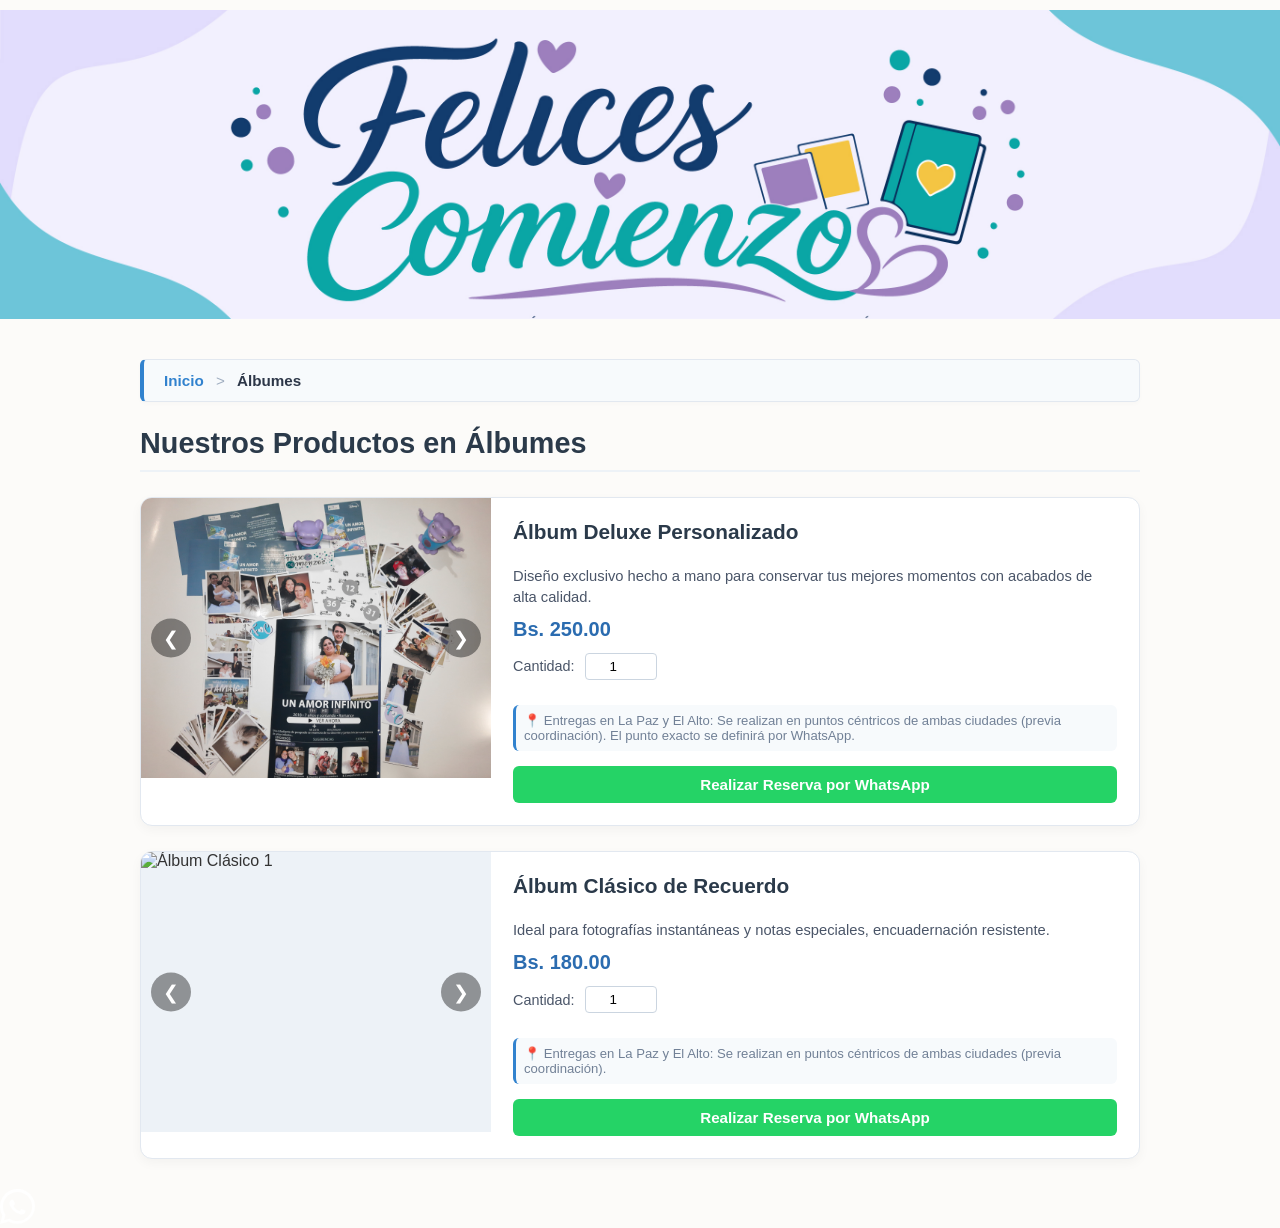
==== commit db3c8d4f: "Actualizacion del sitio" ====
--- a/Albumes.html
+++ b/Albumes.html
@@ -35,9 +35,9 @@
             <div class="tarjeta-producto-completa">
                 <div class="carrusel-contenedor" id="carrusel1">
                     <div class="carrusel-slides">
-                        <img src="img/album-deluxe-1.jpg" alt="Álbum Deluxe 1" class="slide activa">
-                        <img src="img/album-deluxe-2.jpg" alt="Álbum Deluxe 2" class="slide">
-                        <img src="img/album-deluxe-3.jpg" alt="Álbum Deluxe 3" class="slide">
+                        <img src="img/album-1.jpg" alt="Álbum Deluxe 1" class="slide activa">
+                        <img src="img/album-1.jpg" alt="Álbum Deluxe 2" class="slide">
+                        <img src="album-1.jpg" alt="Álbum Deluxe 3" class="slide">
                     </div>
                     <button class="flecha-carrusel izq" onclick="cambiarSlide('carrusel1', -1)">&#10094;</button>
                     <button class="flecha-carrusel der" onclick="cambiarSlide('carrusel1', 1)">&#10095;</button>
--- a/style.css
+++ b/style.css
@@ -45,26 +45,25 @@
     background-color: #2b6cb0;
 }
 
-/* Cabecera / Portada (Corregida para mostrar el logo completo) */
+/* Cabecera / Portada */
 .header-portada {
     width: 100%;
-    background-color: #fcfbf9; /* Fondo neutro para el logo */
+    background-color: #fcfbf9;
     text-align: center;
     overflow: hidden;
-    padding: 10px 0; /* Pequeño espacio alrededor */
+    padding: 10px 0;
 }
 
 .logo-portada {
     width: 100%;
     height: auto;
-    max-height: 350px; /* Altura máxima del logo */
-    object-fit: contain; /* Muestra la imagen completa sin recortar */
+    max-height: 350px;
+    object-fit: contain;
     display: block;
     margin: 0 auto;
 }
 
-
-/* --- DISEÑO DE DOS COLUMNAS (PÁGINA DE INICIO) --- */
+/* --- DISEÑO DE DOS COLUMNAS (INICIO) --- */
 .contenedor-principal-inicio {
     max-width: 1250px;
     margin: 30px auto;
@@ -74,7 +73,6 @@
     align-items: flex-start;
 }
 
-/* Columna Izquierda: Tarjeta Informativa (Tienda Virtual, Entregas, Envíos) */
 .sidebar-info {
     flex: 0 0 310px;
     position: sticky;
@@ -147,8 +145,6 @@
     margin-bottom: 2px;
 }
 
-
-/* Columna Derecha: Categorías (Página de Inicio) */
 .contenido-categorias {
     flex: 1;
 }
@@ -172,7 +168,7 @@
     margin-bottom: 20px;
 }
 
-/* Cuadrícula de Categorías (Inicio) */
+/* Cuadrícula de Categorías */
 .cuadricula-categorias {
     display: grid;
     grid-template-columns: repeat(auto-fill, minmax(190px, 1fr));
@@ -210,23 +206,11 @@
     font-size: 0.88rem;
 }
 
-
 /* --- ESTILOS PARA PÁGINAS DE CATEGORÍA Y PRODUCTOS --- */
 .contenedor-categoria {
     max-width: 1000px;
     margin: 30px auto;
     padding: 0 20px;
-}
-
-.migas-pan {
-    font-size: 0.9rem;
-    color: #718096;
-    margin-bottom: 20px;
-}
-
-.migas-pan a {
-    color: #3182ce;
-    text-decoration: none;
 }
 
 .titulo-categoria {
@@ -243,7 +227,6 @@
     gap: 25px;
 }
 
-/* Tarjeta individual de producto (Horizontal) */
 .tarjeta-producto-completa {
     display: flex;
     background: white;
@@ -253,7 +236,7 @@
     box-shadow: 0 4px 12px rgba(0,0,0,0.04);
 }
 
-/* Carrusel de Imágenes (Izquierda) */
+/* Carrusel de Imágenes */
 .carrusel-contenedor {
     position: relative;
     width: 350px;
@@ -284,7 +267,6 @@
     opacity: 1;
 }
 
-/* Flechas flotantes del carrusel */
 .flecha-carrusel {
     position: absolute;
     top: 50%;
@@ -312,7 +294,7 @@
     right: 10px;
 }
 
-/* Información del Producto (Derecha) */
+/* Información del Producto */
 .info-producto {
     padding: 22px;
     display: flex;
@@ -385,7 +367,6 @@
     background-color: #20ba5a;
 }
 
-
 /* --- SECCIONES INFERIORES Y FOOTER --- */
 .banner-beneficios {
     background-color: #edf2f7;
@@ -408,7 +389,6 @@
     color: #cbd5e0;
     font-size: 0.9rem;
 }
-
 
 /* Botón flotante de WhatsApp */
 .whatsapp-flotante {
@@ -440,6 +420,7 @@
     height: 35px;
     fill: white;
 }
+
 /* --- VENTANA MODAL DE RESERVA --- */
 .modal-overlay {
     position: fixed;
@@ -501,51 +482,138 @@
 }
 
 .input-dato {
-    padding:
-/* --- ESTILOS MEJORADOS PARA MIGRAS DE PAN (NAVEGACIÓN) --- */
-
-/* Contenedor principal de la barra de navegación */
+    padding: 10px;
+    border: 1px solid #cbd5e0;
+    border-radius: 6px;
+    font-size: 0.95rem;
+    outline: none;
+}
+
+.input-dato:focus {
+    border-color: #3182ce;
+}
+
+.btn-whatsapp-enviar {
+    background-color: #25d366;
+    color: white;
+    border: none;
+    padding: 12px;
+    font-size: 0.95rem;
+    font-weight: bold;
+    border-radius: 6px;
+    cursor: pointer;
+    transition: background-color 0.2s;
+    text-align: center;
+}
+
+.btn-whatsapp-enviar:hover {
+    background-color: #20ba5a;
+}
+
+/* --- BARRA DE NAVEGACIÓN (MIGAS DE PAN) DESTACADA --- */
 .contenedor-navegacion {
-    background-color: #f7fafc; /* Un gris muy claro de fondo */
-    border-bottom: 1px solid #e2e8f0; /* Un borde sutil abajo */
-    padding: 15px 20px;
-    margin-bottom: 30px; /* Espacio antes de los productos */
-    border-radius: 8px; /* Bordes ligeramente redondeados */
-    display: flex;
-    justify-content: flex-start;
-    align-items: center;
-}
-
-/* Estilos del texto de las migas de pan */
+    background-color: #f7fafc;
+    border: 1px solid #e2e8f0;
+    border-left: 4px solid #3182ce;
+    padding: 12px 20px;
+    margin-bottom: 25px;
+    border-radius: 6px;
+    box-shadow: 0 2px 5px rgba(0,0,0,0.02);
+}
+
 .migas-pan {
     font-size: 0.95rem;
     font-weight: 500;
     color: #4a5568;
 }
 
-/* Estilo para los enlaces (Inicio) */
 .migas-pan a {
-    color: #3182ce; /* Color azul corporativo */
+    color: #3182ce;
     text-decoration: none;
     font-weight: 600;
-    transition: color 0.2s ease;
-}
-
-/* Efecto hover para los enlaces */
+}
+
 .migas-pan a:hover {
-    color: #2b6cb0; /* Azul más oscuro al pasar el mouse */
     text-decoration: underline;
 }
 
-/* Estilo para el separador (>) */
 .migas-pan .separador {
-    color: #a0aec0; /* Color gris suave para el símbolo > */
+    color: #a0aec0;
     margin: 0 8px;
-    font-weight: normal;
-}
-
-/* Estilo para la página actual (Álbumes) */
+}
+
 .migas-pan .pagina-actual {
-    color: #2d3748; /* Color oscuro para la página actual */
+    color: #2d3748;
     font-weight: bold;
+}
+
+/* --- DISEÑO RESPONSIVE PARA CELULARES (Pantallas menores a 768px) --- */
+@media (max-width: 768px) {
+    /* 1. Página de inicio: Convertimos el contenedor principal en flexible */
+    .contenedor-principal-inicio {
+        flex-direction: column;
+        gap: 20px;
+        margin: 15px auto;
+        padding: 0 10px;
+    }
+
+    /* 2. Orden exacto para móviles mediante la propiedad 'order':
+       - 1º: Descripción de bienvenida
+       - 2º: Puntos de entrega (sidebar-info)
+       - 3º: Categorías (contenido-categorias) */
+    .bienvenida-texto {
+        order: 1;
+        margin-bottom: 10px;
+    }
+
+    .sidebar-info {
+        order: 2;
+        flex: unset;
+        width: 100%;
+        position: static;
+    }
+
+    .contenido-categorias {
+        order: 3;
+        display: flex;
+        flex-direction: column;
+    }
+
+    .titulo-seccion {
+        order: 1;
+        margin-top: 10px;
+        font-size: 1.5rem;
+    }
+
+    .cuadricula-categorias {
+        order: 2;
+        grid-template-columns: repeat(auto-fill, minmax(140px, 1fr));
+        gap: 12px;
+    }
+
+    /* 3. Páginas de productos: Apilar el carrusel de fotos arriba y la información abajo */
+    .tarjeta-producto-completa {
+        flex-direction: column;
+    }
+
+    .carrusel-contenedor {
+        width: 100%;
+        min-width: 100%;
+        height: 250px;
+    }
+
+    .info-producto {
+        padding: 15px;
+    }
+
+    /* 4. Márgenes generales y contenedores para móviles */
+    .contenedor-categoria {
+        padding: 0 10px;
+        margin: 15px auto;
+    }
+
+    .titulo-categoria {
+        font-size: 1.4rem;
+        margin-bottom: 15px;
+    }
 }
